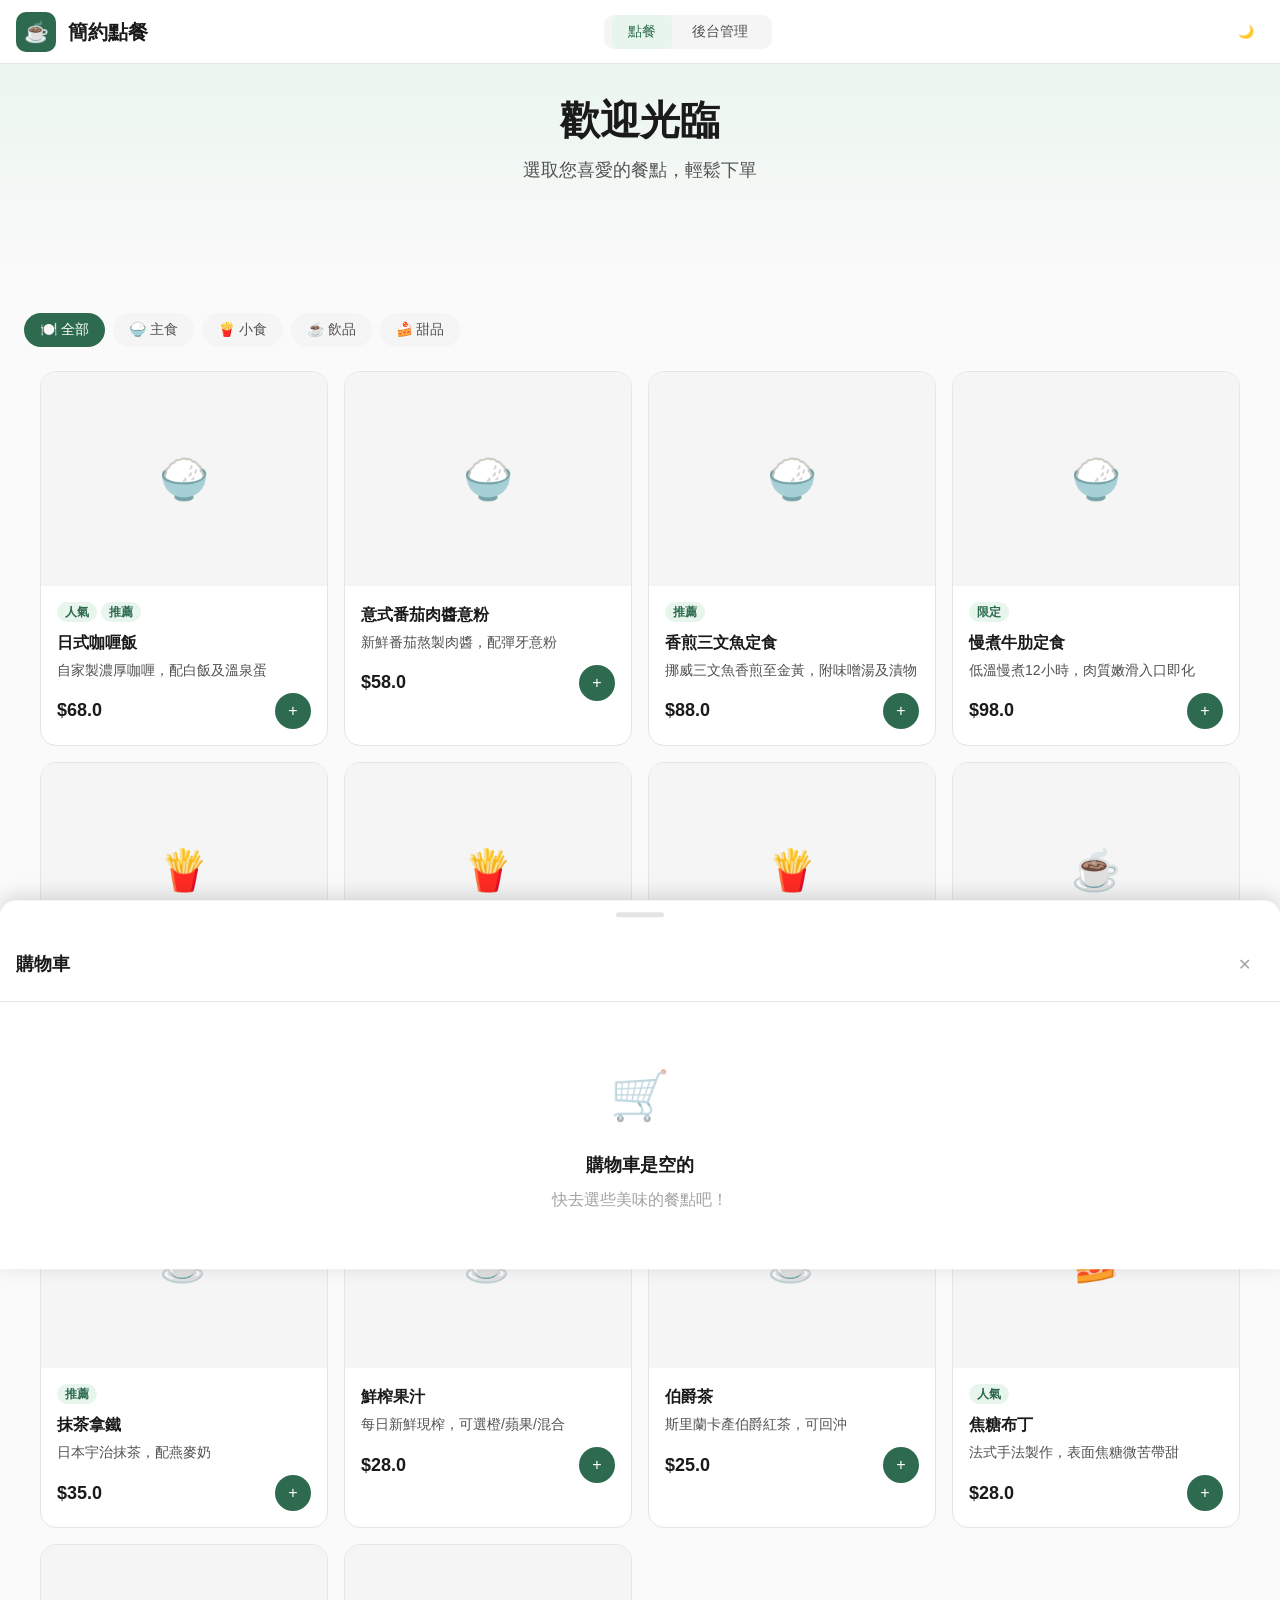
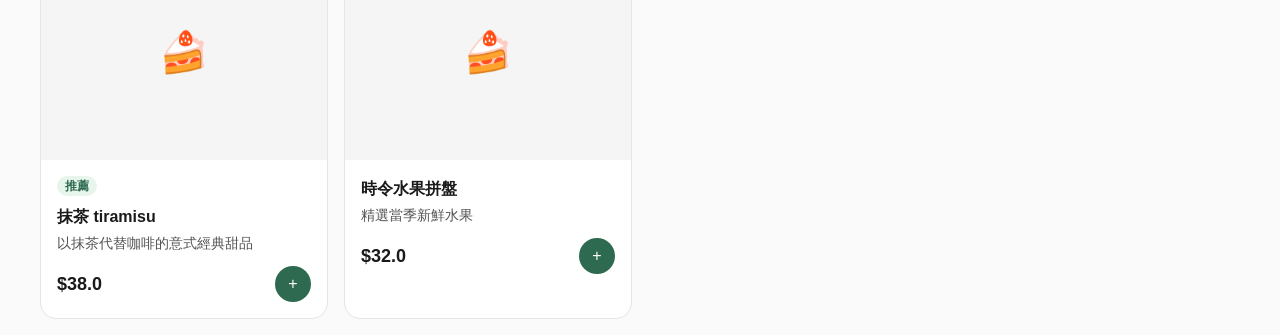
==== index.html @ 3899e47a "feat: 簡約風點餐系統 - Customer UI + Admin Panel" ====
<!DOCTYPE html>
<html lang="zh-HK">
<head>
  <meta charset="UTF-8">
  <meta name="viewport" content="width=device-width, initial-scale=1.0">
  <title>簡約點餐 — Order System</title>
  <link rel="stylesheet" href="css/design-system.css">
  <link rel="stylesheet" href="css/components.css">
  <link rel="stylesheet" href="css/layout.css">
  <link rel="stylesheet" href="css/customer.css">
  <link rel="stylesheet" href="css/admin.css">
</head>
<body>

  <!-- ═══ Header ═══ -->
  <header class="header">
    <div class="header-brand">
      <div class="header-brand-icon">☕</div>
      <span>簡約點餐</span>
    </div>

    <nav class="header-nav">
      <button class="header-nav-item active" data-view="customer">點餐</button>
      <button class="header-nav-item" data-view="admin">後台管理</button>
    </nav>

    <div class="header-actions">
      <button class="btn btn-ghost btn-icon btn-sm" id="theme-toggle" aria-label="切換主題">
        <span class="theme-icon-light">🌙</span>
        <span class="theme-icon-dark" style="display:none;">☀️</span>
      </button>
      <button class="btn btn-ghost btn-icon btn-sm relative" id="open-cart-btn" aria-label="購物車" style="display:none;">
        🛒
        <span class="footer-badge-count" id="cart-badge" style="display:none;">0</span>
      </button>
    </div>
  </header>

  <!-- ═══ Customer View ═══ -->
  <main id="customer-view" class="customer-view active">
    <div class="hero-section">
      <div class="hero-title">歡迎光臨</div>
      <div class="hero-subtitle">選取您喜愛的餐點，輕鬆下單</div>
    </div>

    <div class="container">
      <div id="category-tabs" class="category-tabs"></div>
      <div id="menu-grid" class="menu-grid"></div>
    </div>
  </main>

  <!-- ═══ Admin View ═══ -->
  <div id="admin-view" class="admin-view">
    <div class="page">
      <div class="page-main" style="margin-left: 0;">
        <div class="page-header">
          <h1 class="page-title">後台管理</h1>
          <p class="page-subtitle">訂單與菜單管理</p>
        </div>

        <div id="admin-stats" class="admin-stats"></div>

        <div class="admin-tabs">
          <button class="admin-tab active" data-tab="orders">訂單管理</button>
          <button class="admin-tab" data-tab="menu">菜單管理</button>
        </div>

        <div id="admin-orders-section">
          <div id="admin-orders" class="admin-orders"></div>
        </div>

        <div id="admin-menu-section" style="display: none;">
          <div id="admin-menu"></div>
        </div>
      </div>
    </div>
  </div>

  <!-- ═══ Cart Drawer ═══ -->
  <div id="cart-overlay" class="modal-overlay" style="background: rgba(0,0,0,0.3);"></div>
  <div id="cart-drawer" class="cart-drawer">
    <div class="cart-drawer-handle"></div>
    <div class="cart-drawer-header">
      <div class="cart-drawer-title">購物車</div>
      <button class="cart-drawer-close" id="close-cart-btn" aria-label="關閉">✕</button>
    </div>
    <div class="cart-drawer-body"></div>
    <div class="cart-drawer-footer" style="display: none;">
      <div class="cart-summary"></div>
      <button class="btn btn-primary btn-full btn-lg cart-checkout-btn" id="checkout-btn">前往結帳</button>
    </div>
  </div>

  <!-- ═══ Checkout Modal ═══ -->
  <div id="checkout-modal" class="modal-overlay checkout-modal">
    <div class="modal">
      <div class="modal-header">
        <div class="modal-title">確認訂單</div>
        <button class="modal-close" id="close-checkout-btn" aria-label="關閉">✕</button>
      </div>
      <div class="modal-body">
        <form class="checkout-form" id="checkout-form">
          <div class="checkout-form-group">
            <label class="label" for="customerName">顧客姓名 *</label>
            <input class="input" type="text" id="customerName" name="customerName" placeholder="請輸入姓名" required>
          </div>
          <div class="checkout-form-row">
            <div class="checkout-form-group">
              <label class="label" for="tableNumber">桌號 / 外帶號碼 *</label>
              <input class="input" type="text" id="tableNumber" name="tableNumber" placeholder="例如：5 或 外帶" required>
            </div>
            <div class="checkout-form-group">
              <label class="label" for="pickupTime">取餐時間</label>
              <input class="input" type="time" id="pickupTime" name="pickupTime">
            </div>
          </div>
          <div class="checkout-form-group">
            <label class="label" for="notes">訂單備註</label>
            <textarea class="textarea" id="notes" name="notes" placeholder="例如：少辣、不要洋蔥..." rows="3"></textarea>
          </div>
          <button type="submit" class="btn btn-primary btn-full btn-lg">送出訂單</button>
        </form>
      </div>
    </div>
  </div>

  <!-- ═══ Menu Form Modal ═══ -->
  <div id="menu-form-modal" class="modal-overlay">
    <div class="modal">
      <div class="modal-header">
        <div class="modal-title">新增餐點</div>
        <button class="modal-close" id="close-menu-form-btn" aria-label="關閉">✕</button>
      </div>
      <div class="modal-body">
        <form class="menu-form">
          <div class="menu-form-group">
            <label class="label" for="menu-name">名稱 *</label>
            <input class="input" type="text" id="menu-name" name="name" placeholder="餐點名稱" required>
          </div>
          <div class="menu-form-group">
            <label class="label" for="menu-desc">描述</label>
            <textarea class="textarea" id="menu-desc" name="description" placeholder="簡短描述" rows="2"></textarea>
          </div>
          <div class="menu-form-row">
            <div class="menu-form-group">
              <label class="label" for="menu-price">價格 *</label>
              <input class="input" type="number" id="menu-price" name="price" min="0" step="1" placeholder="0" required>
            </div>
            <div class="menu-form-group">
              <label class="label" for="menu-category">分類</label>
              <select class="input select" id="menu-category" name="category">
                <option value="mains">主食</option>
                <option value="sides">小食</option>
                <option value="drinks">飲品</option>
                <option value="desserts">甜品</option>
              </select>
            </div>
          </div>
          <div class="menu-form-group">
            <label class="label" for="menu-tags">標籤（逗號分隔）</label>
            <input class="input" type="text" id="menu-tags" name="tags" placeholder="例如：人氣, 推薦">
          </div>
          <button type="submit" class="btn btn-primary btn-full btn-lg">儲存</button>
        </form>
      </div>
    </div>
  </div>

  <!-- ═══ Toast Container ═══ -->
  <div class="toast-container" id="toast-container"></div>

  <!-- ═══ Mobile Footer ═══ -->
  <nav class="mobile-footer">
    <button class="footer-item active" data-view="customer">
      <div class="footer-item-icon">🍽️</div>
      <span>點餐</span>
    </button>
    <button class="footer-item" id="mobile-cart-btn">
      <div class="footer-item-icon footer-badge">
        🛒
        <span class="footer-badge-count" id="mobile-cart-badge" style="display:none;">0</span>
      </div>
      <span>購物車</span>
    </button>
    <button class="footer-item" data-view="admin">
      <div class="footer-item-icon">⚙️</div>
      <span>管理</span>
    </button>
  </nav>

  <script type="module" src="js/app.js"></script>
</body>
</html>
---- css/design-system.css ----
:root {
  --color-bg: #fafafa;
  --color-bg-elevated: #ffffff;
  --color-bg-muted: #f5f5f5;
  --color-border: #e5e5e5;
  --color-border-strong: #d4d4d4;
  --color-text: #1a1a1a;
  --color-text-secondary: #525252;
  --color-text-muted: #a3a3a3;
  --color-primary: #2d6a4f;
  --color-primary-hover: #1b4d36;
  --color-primary-light: #e8f5ed;
  --color-danger: #b91c1c;
  --color-danger-hover: #991b1b;
  --color-danger-light: #fef2f2;
  --color-warning: #b45309;
  --color-warning-light: #fffbeb;
  --color-info: #1e40af;
  --color-info-light: #eff6ff;
  --color-success: #166534;
  --color-success-light: #f0fdf4;
  --shadow-sm: 0 1px 2px rgba(0, 0, 0, 0.05);
  --shadow-md: 0 4px 6px -1px rgba(0, 0, 0, 0.1), 0 2px 4px -2px rgba(0, 0, 0, 0.1);
  --shadow-lg: 0 10px 15px -3px rgba(0, 0, 0, 0.1), 0 4px 6px -4px rgba(0, 0, 0, 0.1);
  --radius-sm: 6px;
  --radius-md: 10px;
  --radius-lg: 16px;
  --radius-full: 9999px;
  --font-sans: -apple-system, BlinkMacSystemFont, "Segoe UI", Roboto, "Helvetica Neue", Arial, "Noto Sans TC", "PingFang TC", "Microsoft JhengHei", sans-serif;
  --font-mono: ui-monospace, SFMono-Regular, "SF Mono", Menlo, Consolas, monospace;
  --transition-fast: 120ms ease;
  --transition-normal: 200ms ease;
  --transition-slow: 300ms ease;
  --space-1: 4px;
  --space-2: 8px;
  --space-3: 12px;
  --space-4: 16px;
  --space-5: 20px;
  --space-6: 24px;
  --space-8: 32px;
  --space-10: 40px;
  --space-12: 48px;
  --space-16: 64px;
  --header-height: 64px;
  --footer-height: 88px;
  --sidebar-width: 280px;
  --z-dropdown: 100;
  --z-modal: 200;
  --z-toast: 300;
  --z-tooltip: 400;
}

[data-theme="dark"] {
  --color-bg: #0f0f0f;
  --color-bg-elevated: #1a1a1a;
  --color-bg-muted: #262626;
  --color-border: #333333;
  --color-border-strong: #404040;
  --color-text: #fafafa;
  --color-text-secondary: #d4d4d4;
  --color-text-muted: #737373;
  --color-primary: #4ade80;
  --color-primary-hover: #86efac;
  --color-primary-light: #14532d;
  --color-danger: #f87171;
  --color-danger-hover: #fca5a5;
  --color-danger-light: #450a0a;
  --color-warning: #fbbf24;
  --color-warning-light: #451a03;
  --color-info: #60a5fa;
  --color-info-light: #1e3a5f;
  --color-success: #4ade80;
  --color-success-light: #052e16;
  --shadow-sm: 0 1px 2px rgba(0, 0, 0, 0.3);
  --shadow-md: 0 4px 6px -1px rgba(0, 0, 0, 0.4), 0 2px 4px -2px rgba(0, 0, 0, 0.3);
  --shadow-lg: 0 10px 15px -3px rgba(0, 0, 0, 0.4), 0 4px 6px -4px rgba(0, 0, 0, 0.3);
}

*, *::before, *::after {
  box-sizing: border-box;
  margin: 0;
  padding: 0;
}

html {
  font-size: 16px;
  -webkit-font-smoothing: antialiased;
  -moz-osx-font-smoothing: grayscale;
  text-rendering: optimizeLegibility;
}

body {
  font-family: var(--font-sans);
  font-size: 1rem;
  line-height: 1.6;
  color: var(--color-text);
  background-color: var(--color-bg);
  transition: background-color var(--transition-normal), color var(--transition-normal);
  min-height: 100vh;
}

a {
  color: inherit;
  text-decoration: none;
}

button {
  font-family: inherit;
  font-size: inherit;
  cursor: pointer;
  border: none;
  background: none;
}

input, select, textarea {
  font-family: inherit;
  font-size: inherit;
  color: inherit;
}

img {
  max-width: 100%;
  height: auto;
  display: block;
}

ul, ol {
  list-style: none;
}

.sr-only {
  position: absolute;
  width: 1px;
  height: 1px;
  padding: 0;
  margin: -1px;
  overflow: hidden;
  clip: rect(0, 0, 0, 0);
  white-space: nowrap;
  border: 0;
}

.container {
  width: 100%;
  max-width: 1280px;
  margin: 0 auto;
  padding: 0 var(--space-4);
}

@media (min-width: 768px) {
  .container {
    padding: 0 var(--space-6);
  }
}

.visually-hidden {
  position: absolute;
  width: 1px;
  height: 1px;
  padding: 0;
  margin: -1px;
  overflow: hidden;
  clip: rect(0, 0, 0, 0);
  white-space: nowrap;
  border: 0;
}
---- css/components.css ----
.btn {
  display: inline-flex;
  align-items: center;
  justify-content: center;
  gap: var(--space-2);
  height: 44px;
  padding: 0 var(--space-4);
  font-size: 0.875rem;
  font-weight: 500;
  line-height: 1;
  border-radius: var(--radius-md);
  transition: all var(--transition-fast);
  white-space: nowrap;
}

.btn:disabled {
  opacity: 0.5;
  cursor: not-allowed;
}

.btn-primary {
  background-color: var(--color-primary);
  color: #fff;
}

.btn-primary:hover:not(:disabled) {
  background-color: var(--color-primary-hover);
}

.btn-secondary {
  background-color: var(--color-bg-muted);
  color: var(--color-text);
  border: 1px solid var(--color-border);
}

.btn-secondary:hover:not(:disabled) {
  background-color: var(--color-border);
}

.btn-ghost {
  background-color: transparent;
  color: var(--color-text-secondary);
}

.btn-ghost:hover:not(:disabled) {
  background-color: var(--color-bg-muted);
  color: var(--color-text);
}

.btn-danger {
  background-color: var(--color-danger);
  color: #fff;
}

.btn-danger:hover:not(:disabled) {
  background-color: var(--color-danger-hover);
}

.btn-sm {
  height: 36px;
  padding: 0 var(--space-3);
  font-size: 0.8125rem;
}

.btn-lg {
  height: 52px;
  padding: 0 var(--space-6);
  font-size: 1rem;
}

.btn-full {
  width: 100%;
}

.btn-icon {
  width: 44px;
  height: 44px;
  padding: 0;
}

.btn-icon.btn-sm {
  width: 36px;
  height: 36px;
}

.input {
  width: 100%;
  height: 44px;
  padding: 0 var(--space-4);
  font-size: 1rem;
  line-height: 1.5;
  color: var(--color-text);
  background-color: var(--color-bg-elevated);
  border: 1px solid var(--color-border);
  border-radius: var(--radius-md);
  transition: all var(--transition-fast);
}

.input::placeholder {
  color: var(--color-text-muted);
}

.input:focus {
  outline: none;
  border-color: var(--color-primary);
  box-shadow: 0 0 0 3px var(--color-primary-light);
}

.input:disabled {
  background-color: var(--color-bg-muted);
  color: var(--color-text-muted);
  cursor: not-allowed;
}

.input-error {
  border-color: var(--color-danger);
}

.input-error:focus {
  box-shadow: 0 0 0 3px var(--color-danger-light);
}

.label {
  display: block;
  font-size: 0.875rem;
  font-weight: 500;
  color: var(--color-text);
  margin-bottom: var(--space-2);
}

.textarea {
  width: 100%;
  min-height: 100px;
  padding: var(--space-3) var(--space-4);
  font-size: 0.9375rem;
  line-height: 1.6;
  color: var(--color-text);
  background-color: var(--color-bg-elevated);
  border: 1px solid var(--color-border);
  border-radius: var(--radius-md);
  resize: vertical;
  transition: all var(--transition-fast);
}

.textarea:focus {
  outline: none;
  border-color: var(--color-primary);
  box-shadow: 0 0 0 3px var(--color-primary-light);
}

.select {
  appearance: none;
  background-image: url("data:image/svg+xml,%3Csvg xmlns='http://www.w3.org/2000/svg' width='16' height='16' viewBox='0 0 24 24' fill='none' stroke='%23525252' stroke-width='2' stroke-linecap='round' stroke-linejoin='round'%3E%3Cpolyline points='6 9 12 15 18 9'%3E%3C/polyline%3E%3C/svg%3E");
  background-repeat: no-repeat;
  background-position: right var(--space-3) center;
  padding-right: var(--space-10);
}

.card {
  background-color: var(--color-bg-elevated);
  border: 1px solid var(--color-border);
  border-radius: var(--radius-lg);
  box-shadow: var(--shadow-sm);
  transition: box-shadow var(--transition-normal), border-color var(--transition-normal);
}

.card:hover {
  box-shadow: var(--shadow-md);
}

.card-header {
  padding: var(--space-4) var(--space-5);
  border-bottom: 1px solid var(--color-border);
}

.card-body {
  padding: var(--space-5);
}

.card-footer {
  padding: var(--space-4) var(--space-5);
  border-top: 1px solid var(--color-border);
  display: flex;
  align-items: center;
  justify-content: flex-end;
  gap: var(--space-3);
}

.badge {
  display: inline-flex;
  align-items: center;
  padding: var(--space-1) var(--space-2);
  font-size: 0.75rem;
  font-weight: 600;
  line-height: 1;
  border-radius: var(--radius-full);
  white-space: nowrap;
}

.badge-primary {
  background-color: var(--color-primary-light);
  color: var(--color-primary);
}

.badge-success {
  background-color: var(--color-success-light);
  color: var(--color-success);
}

.badge-warning {
  background-color: var(--color-warning-light);
  color: var(--color-warning);
}

.badge-danger {
  background-color: var(--color-danger-light);
  color: var(--color-danger);
}

.badge-info {
  background-color: var(--color-info-light);
  color: var(--color-info);
}

.badge-neutral {
  background-color: var(--color-bg-muted);
  color: var(--color-text-secondary);
}

[data-theme="dark"] .badge-neutral {
  background-color: var(--color-border);
  color: var(--color-text-secondary);
}

.avatar {
  display: inline-flex;
  align-items: center;
  justify-content: center;
  width: 40px;
  height: 40px;
  font-size: 0.875rem;
  font-weight: 600;
  color: #fff;
  background-color: var(--color-primary);
  border-radius: var(--radius-full);
  overflow: hidden;
}

.avatar-img {
  width: 100%;
  height: 100%;
  object-fit: cover;
}

.avatar-sm {
  width: 32px;
  height: 32px;
  font-size: 0.75rem;
}

.avatar-lg {
  width: 56px;
  height: 56px;
  font-size: 1.125rem;
}

.divider {
  height: 1px;
  background-color: var(--color-border);
  margin: var(--space-4) 0;
}

.divider-vertical {
  width: 1px;
  height: 100%;
  background-color: var(--color-border);
  margin: 0 var(--space-4);
}

.tooltip {
  position: relative;
}

.tooltip::after {
  content: attr(data-tooltip);
  position: absolute;
  bottom: 100%;
  left: 50%;
  transform: translateX(-50%) translateY(-8px);
  padding: var(--space-2) var(--space-3);
  font-size: 0.75rem;
  font-weight: 500;
  color: #fff;
  background-color: var(--color-text);
  border-radius: var(--radius-sm);
  white-space: nowrap;
  opacity: 0;
  visibility: hidden;
  transition: all var(--transition-fast);
  z-index: var(--z-tooltip);
  pointer-events: none;
}

.tooltip:hover::after {
  opacity: 1;
  visibility: visible;
  transform: translateX(-50%) translateY(-4px);
}

.modal-overlay {
  position: fixed;
  inset: 0;
  background-color: rgba(0, 0, 0, 0.5);
  display: flex;
  align-items: center;
  justify-content: center;
  padding: var(--space-4);
  z-index: var(--z-modal);
  opacity: 0;
  visibility: hidden;
  transition: all var(--transition-normal);
}

.modal-overlay.open {
  opacity: 1;
  visibility: visible;
}

.modal {
  width: 100%;
  max-width: 500px;
  max-height: 90vh;
  background-color: var(--color-bg-elevated);
  border-radius: var(--radius-lg);
  box-shadow: var(--shadow-lg);
  overflow: hidden;
  transform: scale(0.95) translateY(20px);
  transition: transform var(--transition-normal);
}

.modal-overlay.open .modal {
  transform: scale(1) translateY(0);
}

.modal-header {
  display: flex;
  align-items: center;
  justify-content: space-between;
  padding: var(--space-4) var(--space-5);
  border-bottom: 1px solid var(--color-border);
}

.modal-title {
  font-size: 1.125rem;
  font-weight: 600;
  color: var(--color-text);
}

.modal-close {
  width: 40px;
  height: 40px;
  display: flex;
  align-items: center;
  justify-content: center;
  color: var(--color-text-muted);
  border-radius: var(--radius-md);
  transition: all var(--transition-fast);
}

.modal-close:hover {
  background-color: var(--color-bg-muted);
  color: var(--color-text);
}

.modal-body {
  padding: var(--space-5);
  overflow-y: auto;
}

.modal-footer {
  display: flex;
  align-items: center;
  justify-content: flex-end;
  gap: var(--space-3);
  padding: var(--space-4) var(--space-5);
  border-top: 1px solid var(--color-border);
}

.toast-container {
  position: fixed;
  bottom: var(--space-6);
  right: var(--space-6);
  display: flex;
  flex-direction: column;
  gap: var(--space-3);
  z-index: var(--z-toast);
  pointer-events: none;
}

.toast {
  display: flex;
  align-items: flex-start;
  gap: var(--space-3);
  padding: var(--space-4);
  background-color: var(--color-bg-elevated);
  border: 1px solid var(--color-border);
  border-radius: var(--radius-md);
  box-shadow: var(--shadow-lg);
  pointer-events: auto;
  animation: slideIn 0.3s ease;
  min-width: 280px;
  max-width: 400px;
}

@keyframes slideIn {
  from {
    opacity: 0;
    transform: translateX(100%);
  }
  to {
    opacity: 1;
    transform: translateX(0);
  }
}

.toast-success {
  border-left: 4px solid var(--color-success);
}

.toast-error {
  border-left: 4px solid var(--color-danger);
}

.toast-warning {
  border-left: 4px solid var(--color-warning);
}

.toast-info {
  border-left: 4px solid var(--color-info);
}

.toast-content {
  flex: 1;
}

.toast-title {
  font-weight: 600;
  color: var(--color-text);
  margin-bottom: var(--space-1);
}

.toast-message {
  font-size: 0.875rem;
  color: var(--color-text-secondary);
}

.toast-close {
  width: 24px;
  height: 24px;
  display: flex;
  align-items: center;
  justify-content: center;
  color: var(--color-text-muted);
  border-radius: var(--radius-sm);
  transition: all var(--transition-fast);
  flex-shrink: 0;
}

.toast-close:hover {
  background-color: var(--color-bg-muted);
  color: var(--color-text);
}

.skeleton {
  background: linear-gradient(90deg, var(--color-bg-muted) 25%, var(--color-border) 50%, var(--color-bg-muted) 75%);
  background-size: 200% 100%;
  animation: shimmer 1.5s infinite;
  border-radius: var(--radius-md);
}

@keyframes shimmer {
  0% { background-position: 200% 0; }
  100% { background-position: -200% 0; }
}

.tabs {
  display: flex;
  border-bottom: 1px solid var(--color-border);
  overflow-x: auto;
  scrollbar-width: none;
  -ms-overflow-style: none;
}

.tabs::-webkit-scrollbar {
  display: none;
}

.tab {
  padding: var(--space-3) var(--space-4);
  font-size: 0.875rem;
  font-weight: 500;
  color: var(--color-text-secondary);
  white-space: nowrap;
  border-bottom: 2px solid transparent;
  margin-bottom: -1px;
  transition: all var(--transition-fast);
}

.tab:hover {
  color: var(--color-text);
}

.tab.active {
  color: var(--color-primary);
  border-bottom-color: var(--color-primary);
}

.tab-panel {
  display: none;
}

.tab-panel.active {
  display: block;
  animation: fadeIn 0.2s ease;
}

@keyframes fadeIn {
  from { opacity: 0; }
  to { opacity: 1; }
}

.dropdown {
  position: relative;
}

.dropdown-menu {
  position: absolute;
  top: calc(100% + var(--space-2));
  right: 0;
  min-width: 200px;
  background-color: var(--color-bg-elevated);
  border: 1px solid var(--color-border);
  border-radius: var(--radius-md);
  box-shadow: var(--shadow-lg);
  padding: var(--space-2);
  z-index: var(--z-dropdown);
  opacity: 0;
  visibility: hidden;
  transform: translateY(-8px);
  transition: all var(--transition-fast);
}

.dropdown.open .dropdown-menu {
  opacity: 1;
  visibility: visible;
  transform: translateY(0);
}

.dropdown-item {
  display: flex;
  align-items: center;
  gap: var(--space-3);
  width: 100%;
  padding: var(--space-2) var(--space-3);
  font-size: 0.875rem;
  color: var(--color-text);
  border-radius: var(--radius-sm);
  transition: all var(--transition-fast);
}

.dropdown-item:hover {
  background-color: var(--color-bg-muted);
}

.dropdown-item.danger {
  color: var(--color-danger);
}

.dropdown-divider {
  height: 1px;
  background-color: var(--color-border);
  margin: var(--space-2) 0;
}
---- css/layout.css ----
.header {
  position: sticky;
  top: 0;
  z-index: 50;
  height: var(--header-height);
  background-color: var(--color-bg-elevated);
  border-bottom: 1px solid var(--color-border);
  display: flex;
  align-items: center;
  justify-content: space-between;
  padding: 0 var(--space-4);
}

.header-brand {
  display: flex;
  align-items: center;
  gap: var(--space-3);
  font-size: 1.25rem;
  font-weight: 700;
  color: var(--color-text);
}

.header-brand-icon {
  width: 40px;
  height: 40px;
  display: flex;
  align-items: center;
  justify-content: center;
  background-color: var(--color-primary);
  color: #fff;
  border-radius: var(--radius-md);
  font-size: 1.25rem;
}

.header-actions {
  display: flex;
  align-items: center;
  gap: var(--space-2);
}

.header-nav {
  display: none;
  align-items: center;
  gap: var(--space-1);
  padding: 0 var(--space-2);
  background-color: var(--color-bg-muted);
  border-radius: var(--radius-md);
}

.header-nav-item {
  padding: var(--space-2) var(--space-4);
  font-size: 0.875rem;
  font-weight: 500;
  color: var(--color-text-secondary);
  border-radius: var(--radius-sm);
  transition: all var(--transition-fast);
}

.header-nav-item:hover,
.header-nav-item.active {
  color: var(--color-primary);
  background-color: var(--color-primary-light);
}

@media (min-width: 768px) {
  .header-nav {
    display: flex;
  }
}

.footer {
  position: fixed;
  bottom: 0;
  left: 0;
  right: 0;
  z-index: 40;
  height: var(--footer-height);
  background-color: var(--color-bg-elevated);
  border-top: 1px solid var(--color-border);
  display: flex;
  align-items: center;
  justify-content: space-around;
  padding: 0 var(--space-4);
  safe-area-inset-bottom: env(safe-area-inset-bottom);
}

.footer-item {
  display: flex;
  flex-direction: column;
  align-items: center;
  gap: var(--space-1);
  padding: var(--space-2);
  color: var(--color-text-muted);
  font-size: 0.75rem;
  font-weight: 500;
  transition: color var(--transition-fast);
  min-width: 60px;
}

.footer-item:hover,
.footer-item.active {
  color: var(--color-primary);
}

.footer-item-icon {
  width: 24px;
  height: 24px;
  display: flex;
  align-items: center;
  justify-content: center;
}

.footer-badge {
  position: relative;
}

.footer-badge-count {
  position: absolute;
  top: -4px;
  right: -4px;
  min-width: 18px;
  height: 18px;
  padding: 0 4px;
  font-size: 0.625rem;
  font-weight: 700;
  color: #fff;
  background-color: var(--color-danger);
  border-radius: var(--radius-full);
  display: flex;
  align-items: center;
  justify-content: center;
}

@media (min-width: 768px) {
  .footer {
    display: none;
  }
}

.sidebar {
  position: fixed;
  top: 0;
  left: 0;
  bottom: 0;
  z-index: 60;
  width: var(--sidebar-width);
  background-color: var(--color-bg-elevated);
  border-right: 1px solid var(--color-border);
  display: flex;
  flex-direction: column;
  transform: translateX(-100%);
  transition: transform var(--transition-normal);
}

.sidebar.open {
  transform: translateX(0);
}

.sidebar-overlay {
  position: fixed;
  inset: 0;
  background-color: rgba(0, 0, 0, 0.5);
  z-index: 55;
  opacity: 0;
  visibility: hidden;
  transition: all var(--transition-normal);
}

.sidebar-overlay.open {
  opacity: 1;
  visibility: visible;
}

.sidebar-header {
  display: flex;
  align-items: center;
  justify-content: space-between;
  height: var(--header-height);
  padding: 0 var(--space-4);
  border-bottom: 1px solid var(--color-border);
}

.sidebar-title {
  font-size: 1.125rem;
  font-weight: 600;
  color: var(--color-text);
}

.sidebar-close {
  width: 40px;
  height: 40px;
  display: flex;
  align-items: center;
  justify-content: center;
  color: var(--color-text-muted);
  border-radius: var(--radius-md);
  transition: all var(--transition-fast);
}

.sidebar-close:hover {
  background-color: var(--color-bg-muted);
  color: var(--color-text);
}

.sidebar-nav {
  flex: 1;
  overflow-y: auto;
  padding: var(--space-4);
}

.sidebar-nav-section {
  margin-bottom: var(--space-6);
}

.sidebar-nav-section-title {
  font-size: 0.75rem;
  font-weight: 600;
  text-transform: uppercase;
  letter-spacing: 0.05em;
  color: var(--color-text-muted);
  margin-bottom: var(--space-3);
  padding: 0 var(--space-2);
}

.sidebar-nav-item {
  display: flex;
  align-items: center;
  gap: var(--space-3);
  padding: var(--space-3) var(--space-4);
  font-size: 0.9375rem;
  font-weight: 500;
  color: var(--color-text-secondary);
  border-radius: var(--radius-md);
  transition: all var(--transition-fast);
}

.sidebar-nav-item:hover,
.sidebar-nav-item.active {
  background-color: var(--color-primary-light);
  color: var(--color-primary);
}

.sidebar-nav-item-icon {
  width: 24px;
  height: 24px;
  display: flex;
  align-items: center;
  justify-content: center;
  flex-shrink: 0;
}

.sidebar-footer {
  padding: var(--space-4);
  border-top: 1px solid var(--color-border);
}

@media (min-width: 1024px) {
  .sidebar {
    transform: translateX(0);
    position: sticky;
    top: 0;
    height: 100vh;
  }
  .sidebar-overlay {
    display: none;
  }
}

.page {
  display: flex;
  min-height: 100vh;
}

.page-main {
  flex: 1;
  min-width: 0;
  padding: var(--space-6) var(--space-4);
  padding-bottom: calc(var(--footer-height) + var(--space-6));
}

@media (min-width: 768px) {
  .page-main {
    padding: var(--space-8) var(--space-6);
    padding-bottom: var(--space-8);
  }
}

@media (min-width: 1024px) {
  .page-main {
    margin-left: var(--sidebar-width);
  }
}

.page-header {
  margin-bottom: var(--space-6);
}

.page-title {
  font-size: 1.5rem;
  font-weight: 700;
  color: var(--color-text);
  margin-bottom: var(--space-2);
}

.page-subtitle {
  font-size: 1rem;
  color: var(--color-text-secondary);
}

.grid {
  display: grid;
  gap: var(--space-4);
}

.grid-1 { grid-template-columns: repeat(1, 1fr); }
.grid-2 { grid-template-columns: repeat(2, 1fr); }
.grid-3 { grid-template-columns: repeat(3, 1fr); }
.grid-4 { grid-template-columns: repeat(4, 1fr); }

@media (min-width: 640px) {
  .sm\:grid-2 { grid-template-columns: repeat(2, 1fr); }
  .sm\:grid-3 { grid-template-columns: repeat(3, 1fr); }
}

@media (min-width: 768px) {
  .md\:grid-2 { grid-template-columns: repeat(2, 1fr); }
  .md\:grid-3 { grid-template-columns: repeat(3, 1fr); }
  .md\:grid-4 { grid-template-columns: repeat(4, 1fr); }
}

@media (min-width: 1024px) {
  .lg\:grid-3 { grid-template-columns: repeat(3, 1fr); }
  .lg\:grid-4 { grid-template-columns: repeat(4, 1fr); }
  .lg\:grid-5 { grid-template-columns: repeat(5, 1fr); }
}

.flex { display: flex; }
.flex-col { flex-direction: column; }
.items-center { align-items: center; }
.justify-between { justify-content: space-between; }
.gap-2 { gap: var(--space-2); }
.gap-3 { gap: var(--space-3); }
.gap-4 { gap: var(--space-4); }
.gap-6 { gap: var(--space-6); }

.w-full { width: 100%; }
.h-full { height: 100%; }

.text-center { text-align: center; }
.text-right { text-align: right; }

.font-medium { font-weight: 500; }
.font-semibold { font-weight: 600; }
.font-bold { font-weight: 700; }

.text-sm { font-size: 0.875rem; }
.text-base { font-size: 1rem; }
.text-lg { font-size: 1.125rem; }
.text-xl { font-size: 1.25rem; }
.text-2xl { font-size: 1.5rem; }

.text-primary { color: var(--color-primary); }
.text-secondary { color: var(--color-text-secondary); }
.text-muted { color: var(--color-text-muted); }
.text-success { color: var(--color-success); }
.text-danger { color: var(--color-danger); }
.text-warning { color: var(--color-warning); }
.text-info { color: var(--color-info); }

.mt-2 { margin-top: var(--space-2); }
.mt-3 { margin-top: var(--space-3); }
.mt-4 { margin-top: var(--space-4); }
.mt-6 { margin-top: var(--space-6); }
.mb-2 { margin-bottom: var(--space-2); }
.mb-3 { margin-bottom: var(--space-3); }
.mb-4 { margin-bottom: var(--space-4); }
.mb-6 { margin-bottom: var(--space-6); }

.p-4 { padding: var(--space-4); }
.p-5 { padding: var(--space-5); }
.p-6 { padding: var(--space-6); }

.rounded-md { border-radius: var(--radius-md); }
.rounded-lg { border-radius: var(--radius-lg); }

.shadow-sm { box-shadow: var(--shadow-sm); }
.shadow-md { box-shadow: var(--shadow-md); }

.overflow-hidden { overflow: hidden; }
.overflow-auto { overflow: auto; }
.overflow-x-auto { overflow-x: auto; }

.relative { position: relative; }
.absolute { position: absolute; }
.fixed { position: fixed; }
.sticky { position: sticky; }

.z-10 { z-index: 10; }
.z-20 { z-index: 20; }
.z-30 { z-index: 30; }
.z-40 { z-index: 40; }
.z-50 { z-index: 50; }

.hidden { display: none; }
.block { display: block; }
.inline-flex { display: inline-flex; }

@media (min-width: 768px) {
  .md\:hidden { display: none; }
  .md\:block { display: block; }
  .md\:flex { display: flex; }
}

@media (max-width: 767px) {
  .mobile\:hidden { display: none; }
}
---- css/customer.css ----
.category-tabs {
  display: flex;
  gap: var(--space-2);
  overflow-x: auto;
  padding: var(--space-2) var(--space-4);
  scrollbar-width: none;
  -ms-overflow-style: none;
  margin: 0 calc(-1 * var(--space-4));
}

.category-tabs::-webkit-scrollbar {
  display: none;
}

.category-tab {
  padding: var(--space-2) var(--space-4);
  font-size: 0.875rem;
  font-weight: 500;
  color: var(--color-text-secondary);
  white-space: nowrap;
  border-radius: var(--radius-full);
  background-color: var(--color-bg-muted);
  transition: all var(--transition-fast);
  flex-shrink: 0;
}

.category-tab:hover {
  color: var(--color-text);
  background-color: var(--color-border);
}

.category-tab.active {
  color: #fff;
  background-color: var(--color-primary);
}

.menu-grid {
  display: grid;
  grid-template-columns: 1fr;
  gap: var(--space-4);
  padding: var(--space-4);
}

@media (min-width: 640px) {
  .menu-grid {
    grid-template-columns: repeat(2, 1fr);
  }
}

@media (min-width: 1024px) {
  .menu-grid {
    grid-template-columns: repeat(3, 1fr);
  }
}

@media (min-width: 1280px) {
  .menu-grid {
    grid-template-columns: repeat(4, 1fr);
  }
}

.menu-card {
  background-color: var(--color-bg-elevated);
  border: 1px solid var(--color-border);
  border-radius: var(--radius-lg);
  overflow: hidden;
  transition: all var(--transition-normal);
}

.menu-card:hover {
  box-shadow: var(--shadow-md);
  border-color: var(--color-border-strong);
}

.menu-card-image {
  aspect-ratio: 4 / 3;
  background-color: var(--color-bg-muted);
  display: flex;
  align-items: center;
  justify-content: center;
  font-size: 2.5rem;
  overflow: hidden;
}

.menu-card-image img {
  width: 100%;
  height: 100%;
  object-fit: cover;
  transition: transform var(--transition-slow);
}

.menu-card:hover .menu-card-image img {
  transform: scale(1.05);
}

.menu-card-content {
  padding: var(--space-4);
}

.menu-card-category {
  font-size: 0.75rem;
  font-weight: 600;
  text-transform: uppercase;
  letter-spacing: 0.05em;
  color: var(--color-primary);
  margin-bottom: var(--space-2);
}

.menu-card-title {
  font-size: 1rem;
  font-weight: 600;
  color: var(--color-text);
  margin-bottom: var(--space-1);
}

.menu-card-description {
  font-size: 0.875rem;
  color: var(--color-text-secondary);
  line-height: 1.5;
  margin-bottom: var(--space-3);
  display: -webkit-box;
  -webkit-line-clamp: 2;
  -webkit-box-orient: vertical;
  overflow: hidden;
}

.menu-card-footer {
  display: flex;
  align-items: center;
  justify-content: space-between;
  gap: var(--space-3);
}

.menu-card-price {
  font-size: 1.125rem;
  font-weight: 700;
  color: var(--color-text);
}

.menu-card-add {
  width: 36px;
  height: 36px;
  display: flex;
  align-items: center;
  justify-content: center;
  background-color: var(--color-primary);
  color: #fff;
  border-radius: var(--radius-full);
  transition: all var(--transition-fast);
  flex-shrink: 0;
}

.menu-card-add:hover {
  background-color: var(--color-primary-hover);
  transform: scale(1.05);
}

.menu-card-quantity {
  display: flex;
  align-items: center;
  gap: var(--space-2);
  background-color: var(--color-primary);
  border-radius: var(--radius-full);
  padding: 0 var(--space-2);
  color: #fff;
}

.menu-card-qty-btn {
  width: 28px;
  height: 28px;
  display: flex;
  align-items: center;
  justify-content: center;
  border-radius: var(--radius-full);
  color: #fff;
  transition: background-color var(--transition-fast);
}

.menu-card-qty-btn:hover {
  background-color: rgba(255, 255, 255, 0.2);
}

.menu-card-qty-value {
  min-width: 24px;
  text-align: center;
  font-weight: 600;
  font-size: 0.875rem;
}

.cart-drawer {
  position: fixed;
  bottom: 0;
  left: 0;
  right: 0;
  z-index: 80;
  background-color: var(--color-bg-elevated);
  border-top-left-radius: var(--radius-lg);
  border-top-right-radius: var(--radius-lg);
  box-shadow: 0 -4px 20px rgba(0, 0, 0, 0.15);
  transform: translateY(100%);
  transition: transform var(--transition-normal);
  max-height: 85vh;
  display: flex;
  flex-direction: column;
}

.cart-drawer.open {
  transform: translateY(0);
}

.cart-drawer-handle {
  width: 48px;
  height: 5px;
  background-color: var(--color-border);
  border-radius: var(--radius-full);
  margin: var(--space-3) auto;
}

.cart-drawer-header {
  display: flex;
  align-items: center;
  justify-content: space-between;
  padding: var(--space-4);
  border-bottom: 1px solid var(--color-border);
}

.cart-drawer-title {
  font-size: 1.125rem;
  font-weight: 600;
  color: var(--color-text);
}

.cart-drawer-close {
  width: 40px;
  height: 40px;
  display: flex;
  align-items: center;
  justify-content: center;
  color: var(--color-text-muted);
  border-radius: var(--radius-md);
  transition: all var(--transition-fast);
}

.cart-drawer-close:hover {
  background-color: var(--color-bg-muted);
  color: var(--color-text);
}

.cart-drawer-body {
  flex: 1;
  overflow-y: auto;
  padding: var(--space-4);
  min-height: 200px;
}

.cart-empty {
  display: flex;
  flex-direction: column;
  align-items: center;
  justify-content: center;
  padding: var(--space-10) var(--space-4);
  text-align: center;
  color: var(--color-text-muted);
}

.cart-empty-icon {
  font-size: 3rem;
  margin-bottom: var(--space-4);
  opacity: 0.5;
}

.cart-empty-title {
  font-size: 1.125rem;
  font-weight: 600;
  color: var(--color-text);
  margin-bottom: var(--space-2);
}

.cart-item {
  display: flex;
  gap: var(--space-3);
  padding: var(--space-3) 0;
  border-bottom: 1px solid var(--color-border);
}

.cart-item-image {
  width: 64px;
  height: 64px;
  border-radius: var(--radius-md);
  background-color: var(--color-bg-muted);
  display: flex;
  align-items: center;
  justify-content: center;
  font-size: 1.5rem;
  flex-shrink: 0;
  overflow: hidden;
}

.cart-item-image img {
  width: 100%;
  height: 100%;
  object-fit: cover;
}

.cart-item-details {
  flex: 1;
  min-width: 0;
}

.cart-item-title {
  font-size: 0.9375rem;
  font-weight: 500;
  color: var(--color-text);
  margin-bottom: var(--space-1);
}

.cart-item-price {
  font-size: 0.875rem;
  color: var(--color-text-secondary);
  margin-bottom: var(--space-2);
}

.cart-item-controls {
  display: flex;
  align-items: center;
  gap: var(--space-2);
}

.cart-qty-btn {
  width: 32px;
  height: 32px;
  display: flex;
  align-items: center;
  justify-content: center;
  background-color: var(--color-bg-muted);
  border-radius: var(--radius-full);
  color: var(--color-text);
  transition: all var(--transition-fast);
}

.cart-qty-btn:hover {
  background-color: var(--color-border);
}

.cart-qty-value {
  min-width: 28px;
  text-align: center;
  font-weight: 600;
  font-size: 0.9375rem;
}

.cart-item-remove {
  padding: var(--space-1);
  color: var(--color-text-muted);
  border-radius: var(--radius-sm);
  transition: all var(--transition-fast);
}

.cart-item-remove:hover {
  color: var(--color-danger);
  background-color: var(--color-danger-light);
}

.cart-drawer-footer {
  padding: var(--space-4);
  border-top: 1px solid var(--color-border);
  background-color: var(--color-bg-elevated);
  position: sticky;
  bottom: 0;
}

.cart-summary {
  margin-bottom: var(--space-4);
}

.cart-summary-row {
  display: flex;
  justify-content: space-between;
  padding: var(--space-2) 0;
  font-size: 0.9375rem;
}

.cart-summary-row.total {
  font-size: 1.125rem;
  font-weight: 700;
  color: var(--color-text);
  border-top: 1px solid var(--color-border);
  margin-top: var(--space-2);
  padding-top: var(--space-3);
}

.cart-checkout-btn {
  width: 100%;
}

.checkout-modal .modal {
  max-width: 480px;
}

.checkout-form {
  display: flex;
  flex-direction: column;
  gap: var(--space-4);
}

.checkout-form-group {
  display: flex;
  flex-direction: column;
  gap: var(--space-2);
}

.checkout-form-row {
  display: grid;
  grid-template-columns: 1fr;
  gap: var(--space-4);
}

@media (min-width: 480px) {
  .checkout-form-row {
    grid-template-columns: 1fr 1fr;
  }
}

.order-success {
  display: flex;
  flex-direction: column;
  align-items: center;
  text-align: center;
  padding: var(--space-10) var(--space-4);
}

.order-success-icon {
  width: 80px;
  height: 80px;
  display: flex;
  align-items: center;
  justify-content: center;
  background-color: var(--color-success-light);
  color: var(--color-success);
  border-radius: var(--radius-full);
  font-size: 2.5rem;
  margin-bottom: var(--space-6);
}

.order-success-title {
  font-size: 1.5rem;
  font-weight: 700;
  color: var(--color-text);
  margin-bottom: var(--space-2);
}

.order-success-message {
  color: var(--color-text-secondary);
  margin-bottom: var(--space-6);
}

.order-success-details {
  background-color: var(--color-bg-muted);
  border-radius: var(--radius-md);
  padding: var(--space-4);
  width: 100%;
  max-width: 320px;
  text-align: left;
}

.order-success-detail-row {
  display: flex;
  justify-content: space-between;
  padding: var(--space-2) 0;
  font-size: 0.9375rem;
  border-bottom: 1px solid var(--color-border);
}

.order-success-detail-row:last-child {
  border-bottom: none;
}

.order-success-detail-label {
  color: var(--color-text-secondary);
}

.order-success-detail-value {
  font-weight: 600;
  color: var(--color-text);
}

.hero-section {
  padding: var(--space-10) var(--space-4);
  text-align: center;
  background: linear-gradient(180deg, var(--color-primary-light) 0%, transparent 100%);
  margin: calc(-1 * var(--space-6)) calc(-1 * var(--space-4)) var(--space-6);
  border-radius: 0 0 var(--radius-lg) var(--radius-lg);
}

@media (min-width: 768px) {
  .hero-section {
    margin: calc(-1 * var(--space-8)) calc(-1 * var(--space-6)) var(--space-8);
    padding: var(--space-16) var(--space-6);
  }
}

.hero-title {
  font-size: 2rem;
  font-weight: 700;
  color: var(--color-text);
  margin-bottom: var(--space-3);
  line-height: 1.2;
}

@media (min-width: 768px) {
  .hero-title {
    font-size: 2.5rem;
  }
}

.hero-subtitle {
  font-size: 1.125rem;
  color: var(--color-text-secondary);
  max-width: 600px;
  margin: 0 auto var(--space-6);
}

.hero-tagline {
  display: inline-flex;
  align-items: center;
  gap: var(--space-2);
  padding: var(--space-2) var(--space-4);
  background-color: var(--color-primary);
  color: #fff;
  border-radius: var(--radius-full);
  font-size: 0.875rem;
  font-weight: 500;
}
---- css/admin.css ----
.admin-view {
  display: none;
}

.admin-view.active {
  display: block;
}

.customer-view {
  display: none;
}

.customer-view.active {
  display: block;
}

/* ── Stats Cards ── */
.admin-stats {
  display: grid;
  grid-template-columns: repeat(2, 1fr);
  gap: var(--space-4);
  margin-bottom: var(--space-6);
}

@media (min-width: 768px) {
  .admin-stats {
    grid-template-columns: repeat(4, 1fr);
  }
}

.stat-card {
  display: flex;
  align-items: center;
  gap: var(--space-4);
  padding: var(--space-5);
  background-color: var(--color-bg-elevated);
  border: 1px solid var(--color-border);
  border-radius: var(--radius-lg);
  box-shadow: var(--shadow-sm);
  transition: box-shadow var(--transition-normal);
}

.stat-card:hover {
  box-shadow: var(--shadow-md);
}

.stat-card-icon {
  width: 48px;
  height: 48px;
  display: flex;
  align-items: center;
  justify-content: center;
  border-radius: var(--radius-md);
  font-size: 1.25rem;
  flex-shrink: 0;
}

.stat-card-icon-orders {
  background-color: var(--color-info-light);
}

.stat-card-icon-pending {
  background-color: var(--color-warning-light);
}

.stat-card-icon-menu {
  background-color: var(--color-primary-light);
}

.stat-card-icon-revenue {
  background-color: var(--color-success-light);
}

.stat-card-value {
  font-size: 1.5rem;
  font-weight: 700;
  color: var(--color-text);
  line-height: 1.2;
}

.stat-card-label {
  font-size: 0.8125rem;
  color: var(--color-text-muted);
  font-weight: 500;
}

/* ── Admin Tabs ── */
.admin-tabs {
  display: flex;
  gap: var(--space-2);
  margin-bottom: var(--space-6);
  border-bottom: 1px solid var(--color-border);
  padding-bottom: 0;
}

.admin-tab {
  padding: var(--space-3) var(--space-5);
  font-size: 0.9375rem;
  font-weight: 500;
  color: var(--color-text-secondary);
  border-bottom: 2px solid transparent;
  margin-bottom: -1px;
  transition: all var(--transition-fast);
}

.admin-tab:hover {
  color: var(--color-text);
}

.admin-tab.active {
  color: var(--color-primary);
  border-bottom-color: var(--color-primary);
}

/* ── Order Cards ── */
.admin-orders {
  display: flex;
  flex-direction: column;
  gap: var(--space-4);
}

.order-card {
  background-color: var(--color-bg-elevated);
  border: 1px solid var(--color-border);
  border-radius: var(--radius-lg);
  overflow: hidden;
  transition: box-shadow var(--transition-normal);
}

.order-card:hover {
  box-shadow: var(--shadow-md);
}

.order-card-header {
  display: flex;
  align-items: center;
  justify-content: space-between;
  padding: var(--space-4) var(--space-5);
  border-bottom: 1px solid var(--color-border);
  background-color: var(--color-bg-muted);
}

.order-card-id {
  font-size: 0.9375rem;
  font-weight: 700;
  color: var(--color-text);
  font-family: var(--font-mono);
}

.order-card-body {
  padding: var(--space-4) var(--space-5);
  display: flex;
  flex-direction: column;
  gap: var(--space-2);
}

.order-card-row {
  display: flex;
  gap: var(--space-4);
  font-size: 0.9375rem;
}

.order-card-label {
  min-width: 70px;
  color: var(--color-text-muted);
  font-weight: 500;
  flex-shrink: 0;
}

.order-card-value {
  color: var(--color-text);
  word-break: break-word;
}

.order-card-notes {
  color: var(--color-text-secondary);
  font-style: italic;
}

.order-card-items {
  color: var(--color-text-secondary);
}

.order-card-total {
  margin-top: var(--space-2);
  padding-top: var(--space-2);
  border-top: 1px solid var(--color-border);
  font-weight: 600;
}

.order-card-footer {
  display: flex;
  align-items: center;
  justify-content: space-between;
  gap: var(--space-3);
  padding: var(--space-4) var(--space-5);
  border-top: 1px solid var(--color-border);
  flex-wrap: wrap;
}

.order-status-select {
  width: auto;
  min-width: 140px;
  height: 36px;
  font-size: 0.8125rem;
  padding: 0 var(--space-8) 0 var(--space-3);
}

/* ── Menu Management ── */
.menu-mgmt-header {
  display: flex;
  align-items: center;
  justify-content: space-between;
  margin-bottom: var(--space-4);
}

.menu-mgmt-title {
  font-size: 1.125rem;
  font-weight: 600;
  color: var(--color-text);
}

.menu-mgmt-list {
  display: flex;
  flex-direction: column;
  gap: var(--space-2);
}

.menu-mgmt-item {
  display: flex;
  align-items: center;
  justify-content: space-between;
  gap: var(--space-4);
  padding: var(--space-4);
  background-color: var(--color-bg-elevated);
  border: 1px solid var(--color-border);
  border-radius: var(--radius-md);
  transition: box-shadow var(--transition-fast);
}

.menu-mgmt-item:hover {
  box-shadow: var(--shadow-sm);
}

.menu-mgmt-item-info {
  flex: 1;
  min-width: 0;
}

.menu-mgmt-item-name {
  font-size: 0.9375rem;
  font-weight: 600;
  color: var(--color-text);
  margin-bottom: var(--space-1);
}

.menu-mgmt-item-meta {
  display: flex;
  align-items: center;
  gap: var(--space-2);
  flex-wrap: wrap;
}

.menu-mgmt-item-price {
  font-size: 0.875rem;
  font-weight: 600;
  color: var(--color-primary);
}

.menu-mgmt-item-actions {
  display: flex;
  gap: var(--space-2);
  flex-shrink: 0;
}

/* ── Empty States ── */
.empty-state {
  display: flex;
  flex-direction: column;
  align-items: center;
  justify-content: center;
  padding: var(--space-16) var(--space-4);
  text-align: center;
}

.empty-state-icon {
  font-size: 3rem;
  margin-bottom: var(--space-4);
  opacity: 0.5;
}

.empty-state-title {
  font-size: 1.125rem;
  font-weight: 600;
  color: var(--color-text);
  margin-bottom: var(--space-2);
}

.empty-state-text {
  font-size: 0.9375rem;
  color: var(--color-text-muted);
}

/* ── Menu Card Tags ── */
.menu-card-tags {
  display: flex;
  gap: var(--space-1);
  margin-bottom: var(--space-2);
  flex-wrap: wrap;
}

/* ── Mobile Footer ── */
.mobile-footer {
  position: fixed;
  bottom: 0;
  left: 0;
  right: 0;
  z-index: 40;
  height: var(--footer-height);
  background-color: var(--color-bg-elevated);
  border-top: 1px solid var(--color-border);
  display: flex;
  align-items: center;
  justify-content: space-around;
  padding: 0 var(--space-4);
}

@media (min-width: 768px) {
  .mobile-footer {
    display: none;
  }
}

/* ── Menu Form Modal ── */
.menu-form {
  display: flex;
  flex-direction: column;
  gap: var(--space-4);
}

.menu-form-group {
  display: flex;
  flex-direction: column;
  gap: var(--space-2);
}

.menu-form-row {
  display: grid;
  grid-template-columns: 1fr 1fr;
  gap: var(--space-4);
}

@media (max-width: 479px) {
  .menu-form-row {
    grid-template-columns: 1fr;
  }
}
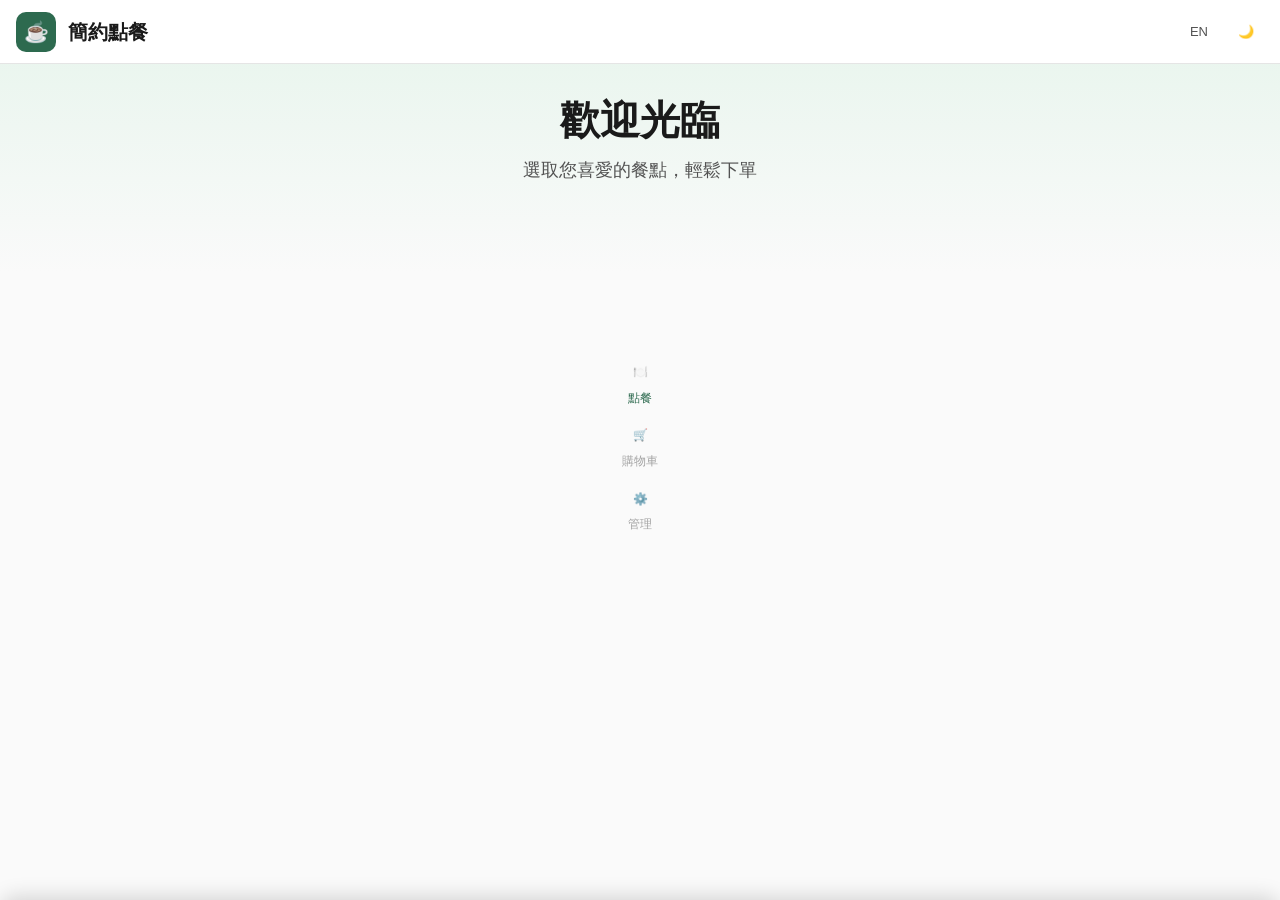
==== commit ea86d16c: "feat: 雙語支援 + 前台/後台拆分 + 所有文字可自訂 + 圖片上傳 + 訂單詳情" ====
--- a/index.html
+++ b/index.html
@@ -3,80 +3,38 @@
 <head>
   <meta charset="UTF-8">
   <meta name="viewport" content="width=device-width, initial-scale=1.0">
-  <title>簡約點餐 — Order System</title>
+  <title>簡約點餐</title>
   <link rel="stylesheet" href="css/design-system.css">
   <link rel="stylesheet" href="css/components.css">
   <link rel="stylesheet" href="css/layout.css">
   <link rel="stylesheet" href="css/customer.css">
-  <link rel="stylesheet" href="css/admin.css">
 </head>
 <body>
-
-  <!-- ═══ Header ═══ -->
   <header class="header">
     <div class="header-brand">
       <div class="header-brand-icon">☕</div>
       <span>簡約點餐</span>
     </div>
-
-    <nav class="header-nav">
-      <button class="header-nav-item active" data-view="customer">點餐</button>
-      <button class="header-nav-item" data-view="admin">後台管理</button>
-    </nav>
-
     <div class="header-actions">
+      <button class="btn btn-ghost btn-sm" id="lang-toggle">EN</button>
       <button class="btn btn-ghost btn-icon btn-sm" id="theme-toggle" aria-label="切換主題">
         <span class="theme-icon-light">🌙</span>
         <span class="theme-icon-dark" style="display:none;">☀️</span>
       </button>
-      <button class="btn btn-ghost btn-icon btn-sm relative" id="open-cart-btn" aria-label="購物車" style="display:none;">
-        🛒
-        <span class="footer-badge-count" id="cart-badge" style="display:none;">0</span>
-      </button>
     </div>
   </header>
 
-  <!-- ═══ Customer View ═══ -->
-  <main id="customer-view" class="customer-view active">
+  <main class="customer-view active">
     <div class="hero-section">
       <div class="hero-title">歡迎光臨</div>
       <div class="hero-subtitle">選取您喜愛的餐點，輕鬆下單</div>
     </div>
-
     <div class="container">
       <div id="category-tabs" class="category-tabs"></div>
       <div id="menu-grid" class="menu-grid"></div>
     </div>
   </main>
 
-  <!-- ═══ Admin View ═══ -->
-  <div id="admin-view" class="admin-view">
-    <div class="page">
-      <div class="page-main" style="margin-left: 0;">
-        <div class="page-header">
-          <h1 class="page-title">後台管理</h1>
-          <p class="page-subtitle">訂單與菜單管理</p>
-        </div>
-
-        <div id="admin-stats" class="admin-stats"></div>
-
-        <div class="admin-tabs">
-          <button class="admin-tab active" data-tab="orders">訂單管理</button>
-          <button class="admin-tab" data-tab="menu">菜單管理</button>
-        </div>
-
-        <div id="admin-orders-section">
-          <div id="admin-orders" class="admin-orders"></div>
-        </div>
-
-        <div id="admin-menu-section" style="display: none;">
-          <div id="admin-menu"></div>
-        </div>
-      </div>
-    </div>
-  </div>
-
-  <!-- ═══ Cart Drawer ═══ -->
   <div id="cart-overlay" class="modal-overlay" style="background: rgba(0,0,0,0.3);"></div>
   <div id="cart-drawer" class="cart-drawer">
     <div class="cart-drawer-handle"></div>
@@ -91,7 +49,6 @@
     </div>
   </div>
 
-  <!-- ═══ Checkout Modal ═══ -->
   <div id="checkout-modal" class="modal-overlay checkout-modal">
     <div class="modal">
       <div class="modal-header">
@@ -103,6 +60,10 @@
           <div class="checkout-form-group">
             <label class="label" for="customerName">顧客姓名 *</label>
             <input class="input" type="text" id="customerName" name="customerName" placeholder="請輸入姓名" required>
+          </div>
+          <div class="checkout-form-group">
+            <label class="label" for="phone">聯絡電話 *</label>
+            <input class="input" type="tel" id="phone" name="phone" placeholder="例如：91234567" required>
           </div>
           <div class="checkout-form-row">
             <div class="checkout-form-group">
@@ -124,70 +85,24 @@
     </div>
   </div>
 
-  <!-- ═══ Menu Form Modal ═══ -->
-  <div id="menu-form-modal" class="modal-overlay">
-    <div class="modal">
-      <div class="modal-header">
-        <div class="modal-title">新增餐點</div>
-        <button class="modal-close" id="close-menu-form-btn" aria-label="關閉">✕</button>
-      </div>
-      <div class="modal-body">
-        <form class="menu-form">
-          <div class="menu-form-group">
-            <label class="label" for="menu-name">名稱 *</label>
-            <input class="input" type="text" id="menu-name" name="name" placeholder="餐點名稱" required>
-          </div>
-          <div class="menu-form-group">
-            <label class="label" for="menu-desc">描述</label>
-            <textarea class="textarea" id="menu-desc" name="description" placeholder="簡短描述" rows="2"></textarea>
-          </div>
-          <div class="menu-form-row">
-            <div class="menu-form-group">
-              <label class="label" for="menu-price">價格 *</label>
-              <input class="input" type="number" id="menu-price" name="price" min="0" step="1" placeholder="0" required>
-            </div>
-            <div class="menu-form-group">
-              <label class="label" for="menu-category">分類</label>
-              <select class="input select" id="menu-category" name="category">
-                <option value="mains">主食</option>
-                <option value="sides">小食</option>
-                <option value="drinks">飲品</option>
-                <option value="desserts">甜品</option>
-              </select>
-            </div>
-          </div>
-          <div class="menu-form-group">
-            <label class="label" for="menu-tags">標籤（逗號分隔）</label>
-            <input class="input" type="text" id="menu-tags" name="tags" placeholder="例如：人氣, 推薦">
-          </div>
-          <button type="submit" class="btn btn-primary btn-full btn-lg">儲存</button>
-        </form>
-      </div>
-    </div>
-  </div>
-
-  <!-- ═══ Toast Container ═══ -->
-  <div class="toast-container" id="toast-container"></div>
-
-  <!-- ═══ Mobile Footer ═══ -->
   <nav class="mobile-footer">
-    <button class="footer-item active" data-view="customer">
+    <div class="footer-item active" data-view="customer">
       <div class="footer-item-icon">🍽️</div>
       <span>點餐</span>
-    </button>
-    <button class="footer-item" id="mobile-cart-btn">
+    </div>
+    <div class="footer-item" id="mobile-cart-btn">
       <div class="footer-item-icon footer-badge">
         🛒
         <span class="footer-badge-count" id="mobile-cart-badge" style="display:none;">0</span>
       </div>
       <span>購物車</span>
-    </button>
-    <button class="footer-item" data-view="admin">
+    </div>
+    <a href="admin.html" class="footer-item">
       <div class="footer-item-icon">⚙️</div>
       <span>管理</span>
-    </button>
+    </a>
   </nav>
 
-  <script type="module" src="js/app.js"></script>
+  <script type="module" src="js/app-customer.js"></script>
 </body>
 </html>
